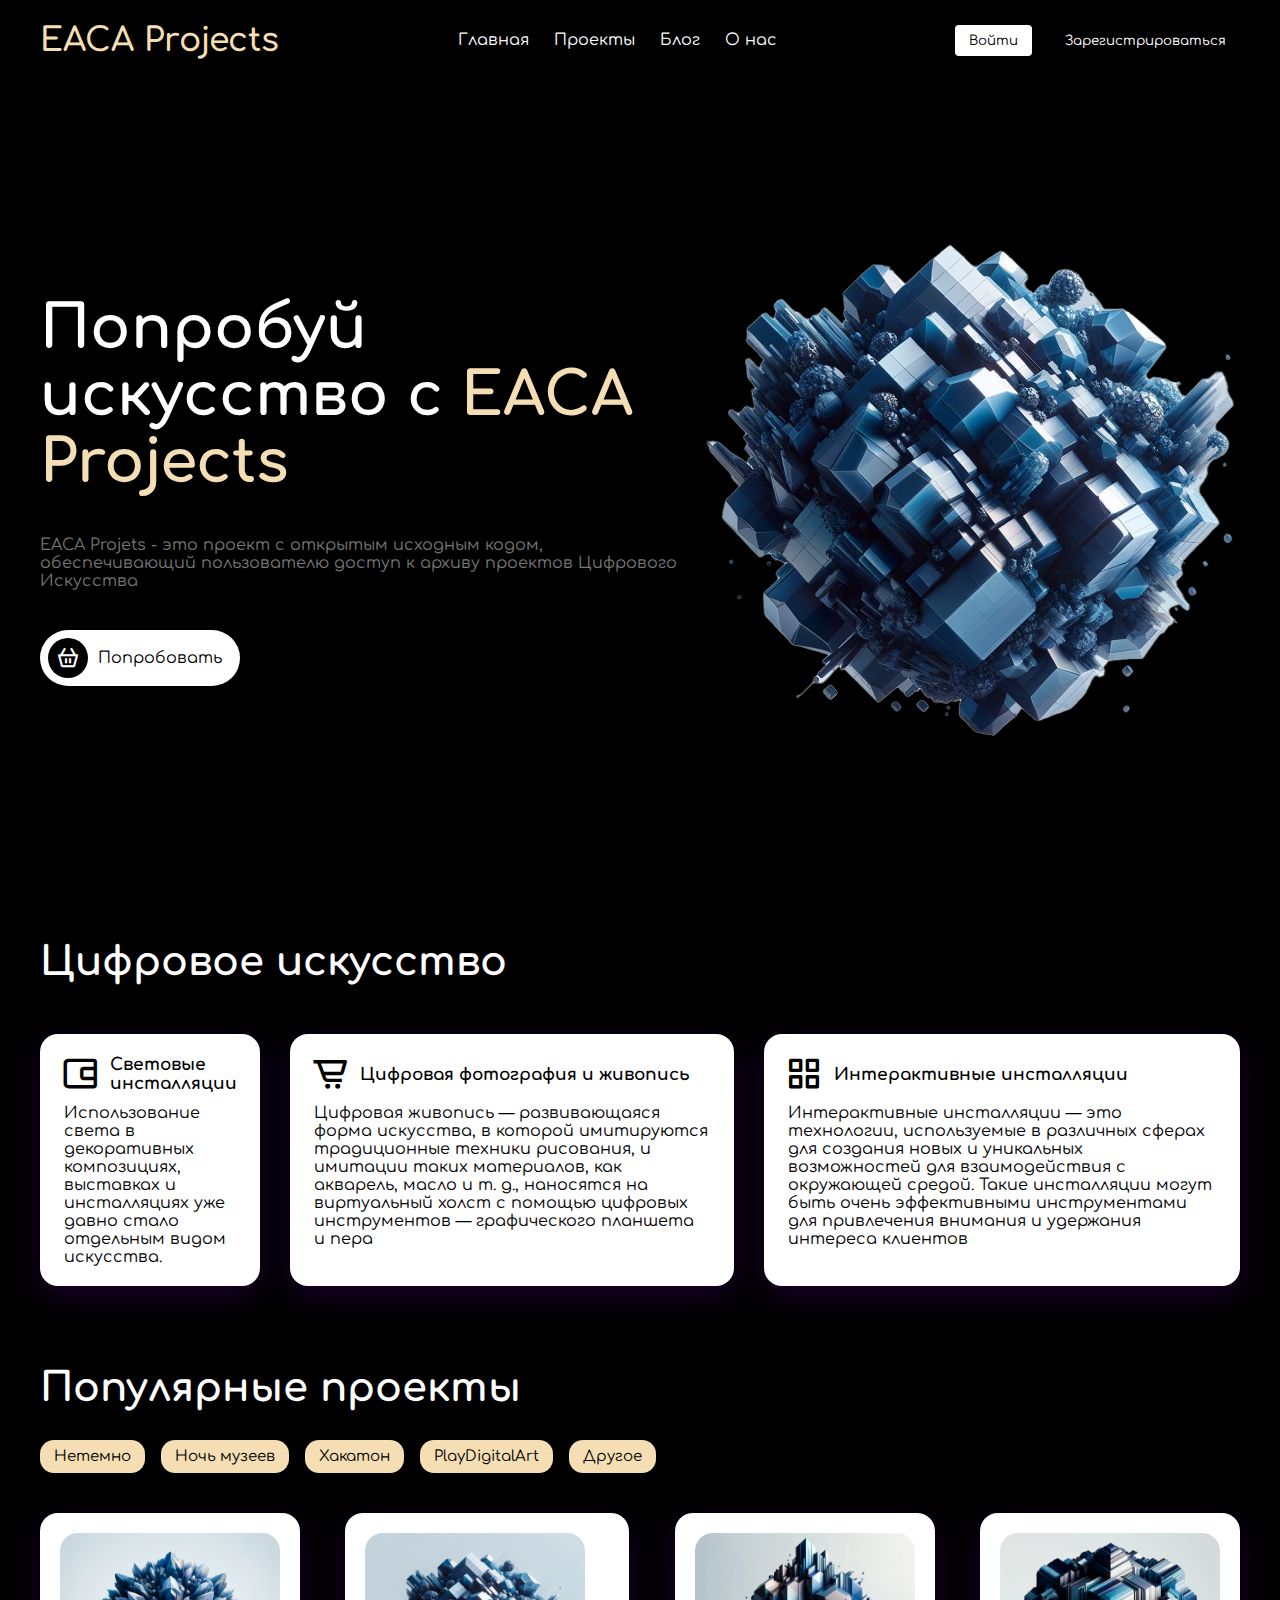
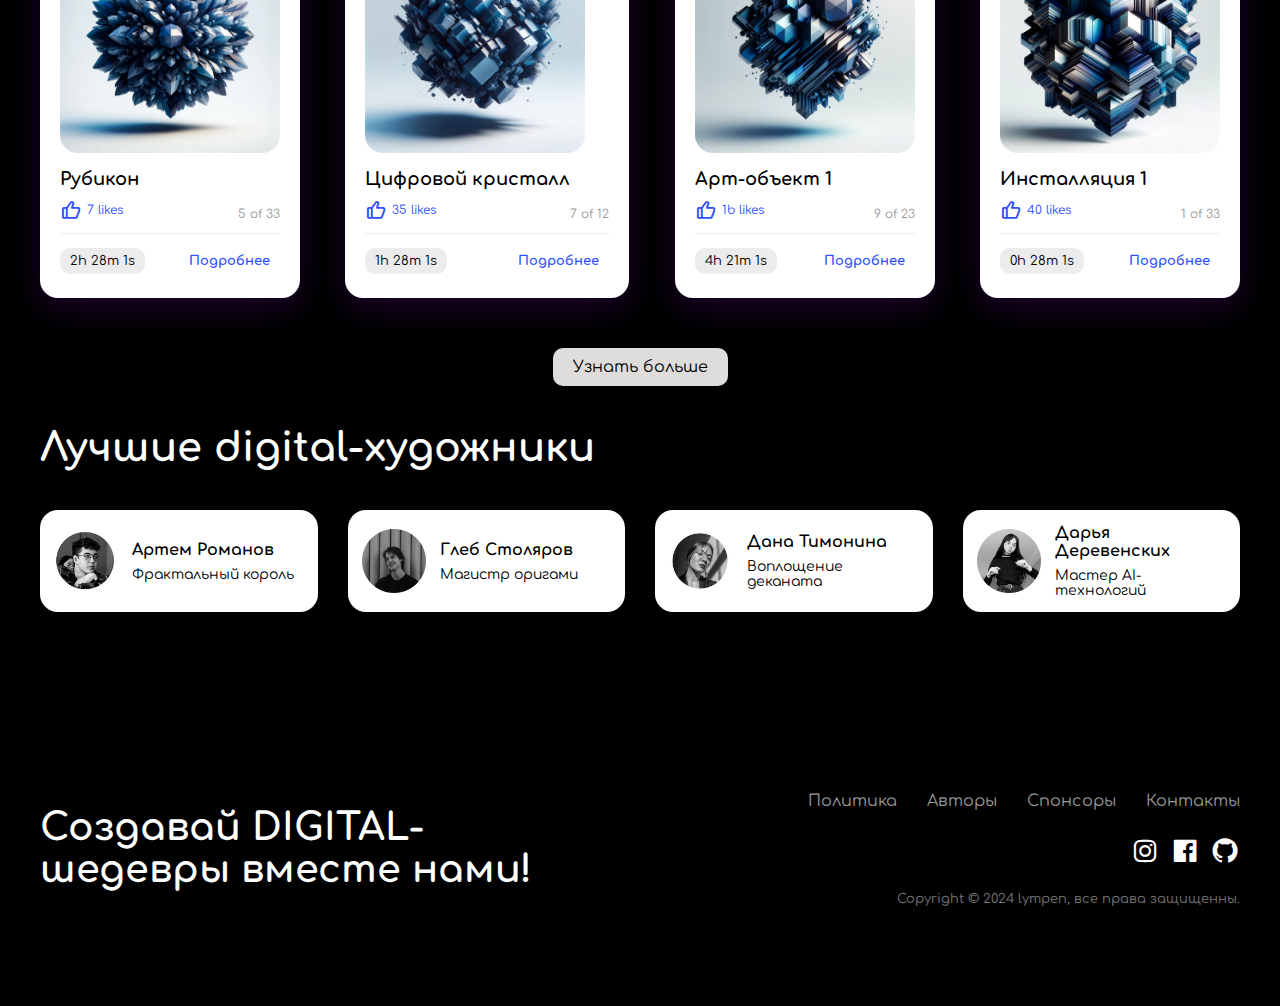
==== index.html @ a04ee637 "Add files via upload" ====
<!DOCTYPE html>
<html lang="en">

<head>
    <meta charset="UTF-8">
    <meta name="viewport" content="width=device-width, initial-scale=1.0">
    <link href='https://unpkg.com/boxicons@2.1.4/css/boxicons.min.css' rel='stylesheet'>
    <link rel="stylesheet" href="style.css">
    <title>EACA Projects</title>
</head>

<body>

    <nav>
        <a href="#" class="logo">EACA Projects</a>
        <div class="links">
            <a href="#">Главная</a>
            <a href="#">Проекты</a>
            <a href="#">Блог</a>
            <a href="#">О нас</a>
        </div>
        <div class="login">
            <button class="signup">Войти</button>
            <button>Зарегистрироваться</button>
        </div>
    </nav>

    <header>
        <div class="left">
            <h1>Попробуй искусство с <span>EACA Projects</span></h1>
            <p> EACA Projets - это проект с открытым исходным кодом, обеспечивающий пользователю доступ к архиву проектов Цифрового Искусства  
            </p>
            <a href="google.com">
                <i class='bx bx-basket'></i>
                <span>Попробовать</span>
            </a>
        </div>
        <img src="assets/header.png">
    </header>

    <h2 class="separator">
         Цифровое искусство
    </h2>

    <div class="sell-nft">
        <div class="item">
            <div class="header">
                <i class='bx bx-wallet-alt'></i>
                <h5>Световые инсталляции</h5>
            </div>
            <p>Использование света в декоративных композициях, выставках и инсталляциях уже давно стало отдельным видом искусства.</p>
        </div>
        <div class="item">
            <div class="header">
                <i class='bx bx-cart-alt'></i>
                <h5>Цифровая фотография и живопись</h5>
            </div>
            <p>Цифровая живопись — развивающаяся форма искусства, в которой имитируются традиционные техники рисования, и имитации таких материалов, как акварель, масло и т. д., наносятся на виртуальный холст с помощью цифровых инструментов — графического планшета и пера<div class=""></div></p>
        </div>
        <div class="item">
            <div class="header">
                <i class='bx bx-grid-alt'></i>
                <h5>Интерактивные инсталляции</h5>
            </div>
            <p>Интерактивные инсталляции — это технологии, используемые в различных сферах для создания новых и уникальных возможностей для взаимодействия с окружающей средой. Такие инсталляции могут быть очень эффективными инструментами для привлечения внимания и удержания интереса клиентов</p>
        </div>
    </div>

    <h2 class="separator">
        Популярные проекты
    </h2>

    <div class="nft-shop">
        <div class="category">
            <a href="#">Нетемно</a>
            <a href="#">Ночь музеев</a>
            <a href="#">Хакатон</a>
            <a href="#">PlayDigitalArt</a>
            <a href="#">Другое</a>
        </div>

        <div class="nft-list">
            <div class="item">
                <img src="assets/item-1.png">
                <div class="info">
                    <div>
                        <h5>Рубикон</h5>
                        <div class="btc">
                            <i class='bx bx-like'></i>
                            <p>7 likes</p>
                        </div>
                    </div>
                    <p>5 of 33</p>
                </div>
                <div class="bid">
                    <p>2h 28m 1s</p>
                    <a href="#">Подробнее</a>
                </div>
            </div>
            <div class="item">
                <img src="assets/item-2.png">
                <div class="info">
                    <div>
                        <h5>Цифровой кристалл</h5>
                        <div class="btc">
                            <i class='bx bx-like'></i>
                            <p>35 likes</p>
                        </div>
                    </div>
                    <p>7 of 12</p>
                </div>
                <div class="bid">
                    <p>1h 28m 1s</p>
                    <a href="#">Подробнее</a>
                </div>
            </div>
            <div class="item">
                <img src="assets/item-3.png">
                <div class="info">
                    <div>
                        <h5>Арт-объект 1</h5>
                        <div class="btc">
                            <i class='bx bx-like'></i>
                            <p>1b likes</p>
                        </div>
                    </div>
                    <p>9 of 23</p>
                </div>
                <div class="bid">
                    <p>4h 21m 1s</p>
                    <a href="#">Подробнее</a>
                </div>
            </div>
            <div class="item">
                <img src="assets/item-4.png">
                <div class="info">
                    <div>
                        <h5>Инсталляция 1</h5>
                        <div class="btc">
                            <i class='bx bx-like'></i>
                            <p>40 likes</p>
                        </div>
                    </div>
                    <p>1 of 33</p>
                </div>
                <div class="bid">
                    <p>0h 28m 1s</p>
                    <a href="#">Подробнее</a>
                </div>
            </div>
        </div>

    </div>

    <div class="view-more">
        <button>Узнать больше</button>
    </div>

    <h2 class="separator">
        Лучшие digital-художники
    </h2>

    <div class="sellers">
        <div class="item">
            <img src="assets/file1.jpg">
            <div class="info">
                <h4>Артем Романов</h4>
                <p>Фрактальный король</p>
            </div>
        </div>
        <div class="item">
            <img src="assets/file2.png">
            <div class="info">
                <h4>Глеб Столяров</h4>
                <p>Магистр оригами</p>
            </div>
        </div>
        <div class="item">
            <img src="assets/file3.jpg">
            <div class="info">
                <h4>Дана Тимонина</h4>
                <p>Воплощение деканата</p>
            </div>
        </div>
        <div class="item">
            <img src="assets/file4.png">
            <div class="info">
                <h4>Дарья Деревенских</h4>
                <p>Мастер AI-технологий</p>
            </div>
        </div>
    </div>

    <footer>
        <h3>Создавай DIGITAL-шедевры вместе нами!</h3>
        <div class="right">
            <div class="links">
                <a href="#">Политика</a>
                <a href="#">Авторы</a>
                <a href="#">Спонсоры</a>
                <a href="#">Контакты</a>
            </div>
            <div class="social">
                <i class='bx bxl-instagram'></i>
                <i class='bx bxl-facebook-square'></i>
                <i class='bx bxl-github'></i>
            </div>
            <p>Copyright © 2024 lympen, все права защищенны.</p>
        </div>
    </footer>

</body>

</html>
---- style.css ----
@import url('https://fonts.googleapis.com/css2?family=Ubuntu:wght@300;400;500;700&display=swap');
@import url('https://fonts.googleapis.com/css2?family=Comfortaa&family=Montserrat:wght@300;400&display=swap');

*{
    margin: 0;
    padding: 0;
    box-sizing: border-box;
    font-family: 'Comfortaa', sans-serif;
}

a{
    text-decoration: none;
    color: rgb(255, 255, 255);
}

img{
    object-fit: cover;
}

body{
    background-color: rgb(0, 0, 0);
}

nav{
    padding: 0 80px;
    display: flex;
    align-items: center;
    justify-content: space-between;
    height: 80px;
}

nav a.logo{
    font-size: 33px;
    color: wheat;
    font-weight: 600;
}


nav .links a:not(:last-child){
    margin-right: 20px;
}

nav .login button{
    padding: 8px 14px;
    border: none;
    cursor: pointer;
    background-color: transparent;
    color: rgb(255, 255, 255);
}

nav .login button.signup{
    background-color: rgb(255, 255, 255);
    color: #000000;
    border-radius: 4px;
    margin-right: 14px;
}

header{
    padding: 0 80px;
    height: calc(100vh - 80px);
    display: flex;
    align-items: center;
    justify-content: space-between;
}

header .left{
    width: 700px;
}

header .left h1{
    font-size: 80px;
    color: white;
}

header .left h1 span{
    color: wheat;
}

header .left p{
    margin: 40px 0;
    color: #777;
}

header .left a{
    display: flex;
    align-items: center;
    background: white;
    width: 200px;
    padding: 8px;
    border-radius: 60px;
}

header .left a i{
    background-color: #000000;
    font-size: 24px;
    border-radius: 50%;
    padding: 8px;
}

header .left a span{
    color: #000000;
    margin-left: 10px;
}

header img{
    width: 600px;
}

h2.separator{
    padding: 0 80px;
    font-size: 40px;
    margin-top: 40px;
    color: rgb(255, 255, 255);
}

.sell-nft{
    padding: 0 80px;
    margin: 50px 0 80px;
    display: flex;
    justify-content: space-between;
    gap: 30px;
}

.sell-nft .item,
.nft-shop .nft-list .item{
    padding: 20px;
    background: #fff;
    border-radius: 18px;
    box-shadow: 0 10px 30px rgba(83, 0, 134, 0.312);
    transition: all 0.3s ease;
}

.sell-nft .item:hover,
.nft-shop .nft-list .item:hover,
.sellers .item:hover{
    box-shadow: none;
}

.sell-nft .item .header{
    display: flex;
    align-items: center;
    gap: 10px;
}

.sell-nft .item .header i{
    font-size: 40px;
}

.sell-nft .item .header h5{
    font-size: 17px;
}

.sell-nft .item p{
    margin-top: 10px;
    padding: 0 4px;
}

.nft-shop{
    padding: 0 80px;
    margin-top: 30px;
}

.nft-shop .category{
    display: flex;
    gap: 1em;
}

.nft-shop .category a{
    color: #000;
    background-color: wheat;
    padding: 8px 14px;
    font-size: 15px;
    border-radius: 14px;
    transition: all 0.3s ease;
}

.nft-shop .category a:hover{
    color: wheat;
    background-color: #000;
    font-size: 18px;
}

.nft-shop .nft-list{
    padding: 40px 0;
    display: flex;
    justify-content: space-between;
    gap: 20px;
}

.nft-shop .nft-list .item img{
    width: 280px;
    height: 280px;
    border-radius: 18px;
}

.nft-shop .nft-list .item .info{
    display: flex;
    align-items: flex-end;
    justify-content: space-between;
    padding: 12px 0;
    border-bottom: 1px solid #edecec;
}

.nft-shop .nft-list .item .info h5{
    font-size: 18px;
}

.nft-shop .nft-list .item .info .btc{
    margin-top: 10px;
    display: flex;
    align-items: center;
    gap: 5px;
}

.nft-shop .nft-list .item .btc i{
    font-size: 22px;
    color: #304ffe;
}

.nft-shop .nft-list .item .btc p{
    font-size: 12px;
    color: #304ffe;
}

.nft-shop .nft-list .item .info > p{
    font-size: 12px;
    color: #989898;
}

.nft-shop .nft-list .item .bid{
    padding: 14px 0 4px;
    display: flex;
    align-items: center;
    justify-content: space-between;
}

.nft-shop .nft-list .item .bid p,
.nft-shop .nft-list .item .bid a{
    background-color: #edecec;
    padding: 6px 10px;
    font-size: 13px;
    border-radius: 10px;
}

.nft-shop .nft-list .item .bid a{
    color: #304ffe;
    background: transparent;
    font-weight: bold;
    transition: all 0.3s ease;
}

.nft-shop .nft-list .item .bid a:hover{
    color: #fff;
    background-color: #000;
}

.view-more{
    margin: 10px 0 40px;
    display: flex;
    justify-content: center;
}

.view-more button{
    padding: 10px 20px;
    font-size: 16px;
    border: none;
    background: #dfdcdc;
    border-radius: 10px;
    cursor: pointer;
    transition: all 0.3s ease;
}

.view-more button:hover{
    color: #000000;
    background: wheat;
    font-size: 18px;
}

.sellers{
    padding: 0 80px;
    margin: 40px 0 80px;
    display: flex;
    gap: 30px;
}

.sellers .item{
    background: #fff;
    display: flex;
    align-items: center;
    width: 25%;
    gap: 14px;
    padding: 14px;
    border-radius: 18px;
    cursor: pointer;
    box-shadow: 0 10px 30px rgba(0, 0, 0, 0.1);
    transition: all 0.3s ease;
}

.sellers .item img{
    width: 64px;
}

.sellers .item .info p{
    font-size: 14px;
    margin-top: 8px;
}

footer{
    background-color: #000;
    color: #fff;
    padding: 100px 80px;
    display: flex;
    align-items: center;
    justify-content: space-between;
}

footer h3{
    font-size: 48px;
}

footer .right{
    width: 80%;
    display: flex;
    flex-direction: column;
    align-items: flex-end;
    gap: 26px;
}

footer .right .links{
    display: flex;
    gap: 30px;
}

footer .right .links a{
    color: #989898;
    transition: color 0.3s ease;
}

footer .right .links a:hover{
    color: #fff;
}

footer .right .social{
    display: flex;
    align-items: center;
    gap: 10px;
}

footer .right .social i{
    font-size: 30px;
    cursor: pointer;
    transition: color 0.3s ease;
}

footer .right .social i:hover{
    color: #304ffe;
}

footer .right p{
    font-size: 13px;
    color: #777;
}

@media screen and (max-width: 1400px) {
    
    nav,
    header,
    h2.separator,
    .sell-nft,
    .nft-shop,
    .sellers{
        padding: 0 40px;
    }

    header .left h1{
        font-size: 60px;
    }

    header img{
        width: 540px;
    }

    .nft-shop .nft-list .item img{
        width: 220px;
        height: 220px;
    }

    footer{
        padding: 100px 40px;
    }

    footer h3{
        font-size: 38px;
    }

}

@media screen and (max-width: 1200px) {
    
    header .left h1{
        font-size: 48px;
    }

    header img{
        width: 480px;
    }

    h2.separator{
        font-size: 34px;
    }

    .sell-nft .item .header i{
        font-size: 36px;
    }

    .sell-nft .item .header h5{
        font-size: 15px;
    }

    .sell-nft .item p{
        font-size: 13px;
    }

    .nft-shop .nft-list{
        flex-wrap: wrap;
        row-gap: 30px;
    }

    .nft-shop .nft-list .item{
        width: 48%;
    }

    .nft-shop .nft-list .item img{
        width: 100%;
        height: auto;
    }

    .sellers{
        flex-wrap: wrap;
    }

    .sellers .item{
        width: 48%;
    }

    footer .links a{
        font-size: 15px;
    }

}

@media screen and (max-width: 992px) {
    
    nav a.logo{
        font-size: 28px;
    }

    nav .links a{
        font-size: 14px;
    }

    header{
        flex-direction: column-reverse;
        height: auto;
        margin-bottom: 60px;
    }

    header .left{
        width: 100%;
    }

    header img{
        width: 100%;
    }

    .sell-nft{
        flex-wrap: wrap;
        gap: 20px;
    }

    .sell-nft .item{
        width: 48%;
    }

    .sellers{
        gap: 20px;
    }

    footer{
        flex-direction: column;
        padding: 60px 40px;
    }

    footer h3{
        margin-bottom: 40px;
        font-size: 32px;
    }

    footer .right{
        width: 100%;
        align-items: center;
    }

}

@media screen and (max-width: 768px) {
    
    nav,
    header,
    h2.separator,
    .sell-nft,
    .nft-shop,
    .sellers{
        padding: 0 20px;
    }

    nav a.logo{
        display: none;
    }

    nav .links a{
        font-size: 12px;
    }

    nav .login button{
        font-size: 12px;
        padding: 6px 10px;
    }

    header .left h1{
        font-size: 36px;
    }

    header .left p{
        font-size: 14px;
    }

    header .left a{
        padding: 6px;
        width: 160px;
        font-size: 14px;
    }

    header .left a i{
        padding: 6px;
    }

    h2.separator{
        font-size: 30px;
    }

    footer{
        padding: 40px 20px;
    }

}

@media screen and (max-width: 576px) {
    
    header .left h1{
        font-size: 30px;
    }

    .sell-nft .item{
        width: 100%;
    }

    .nft-shop .nft-list .item,
    .sellers .item{
        width: 47%;
    }

    .nft-shop .category a{
        font-size: 13px;
    }

}
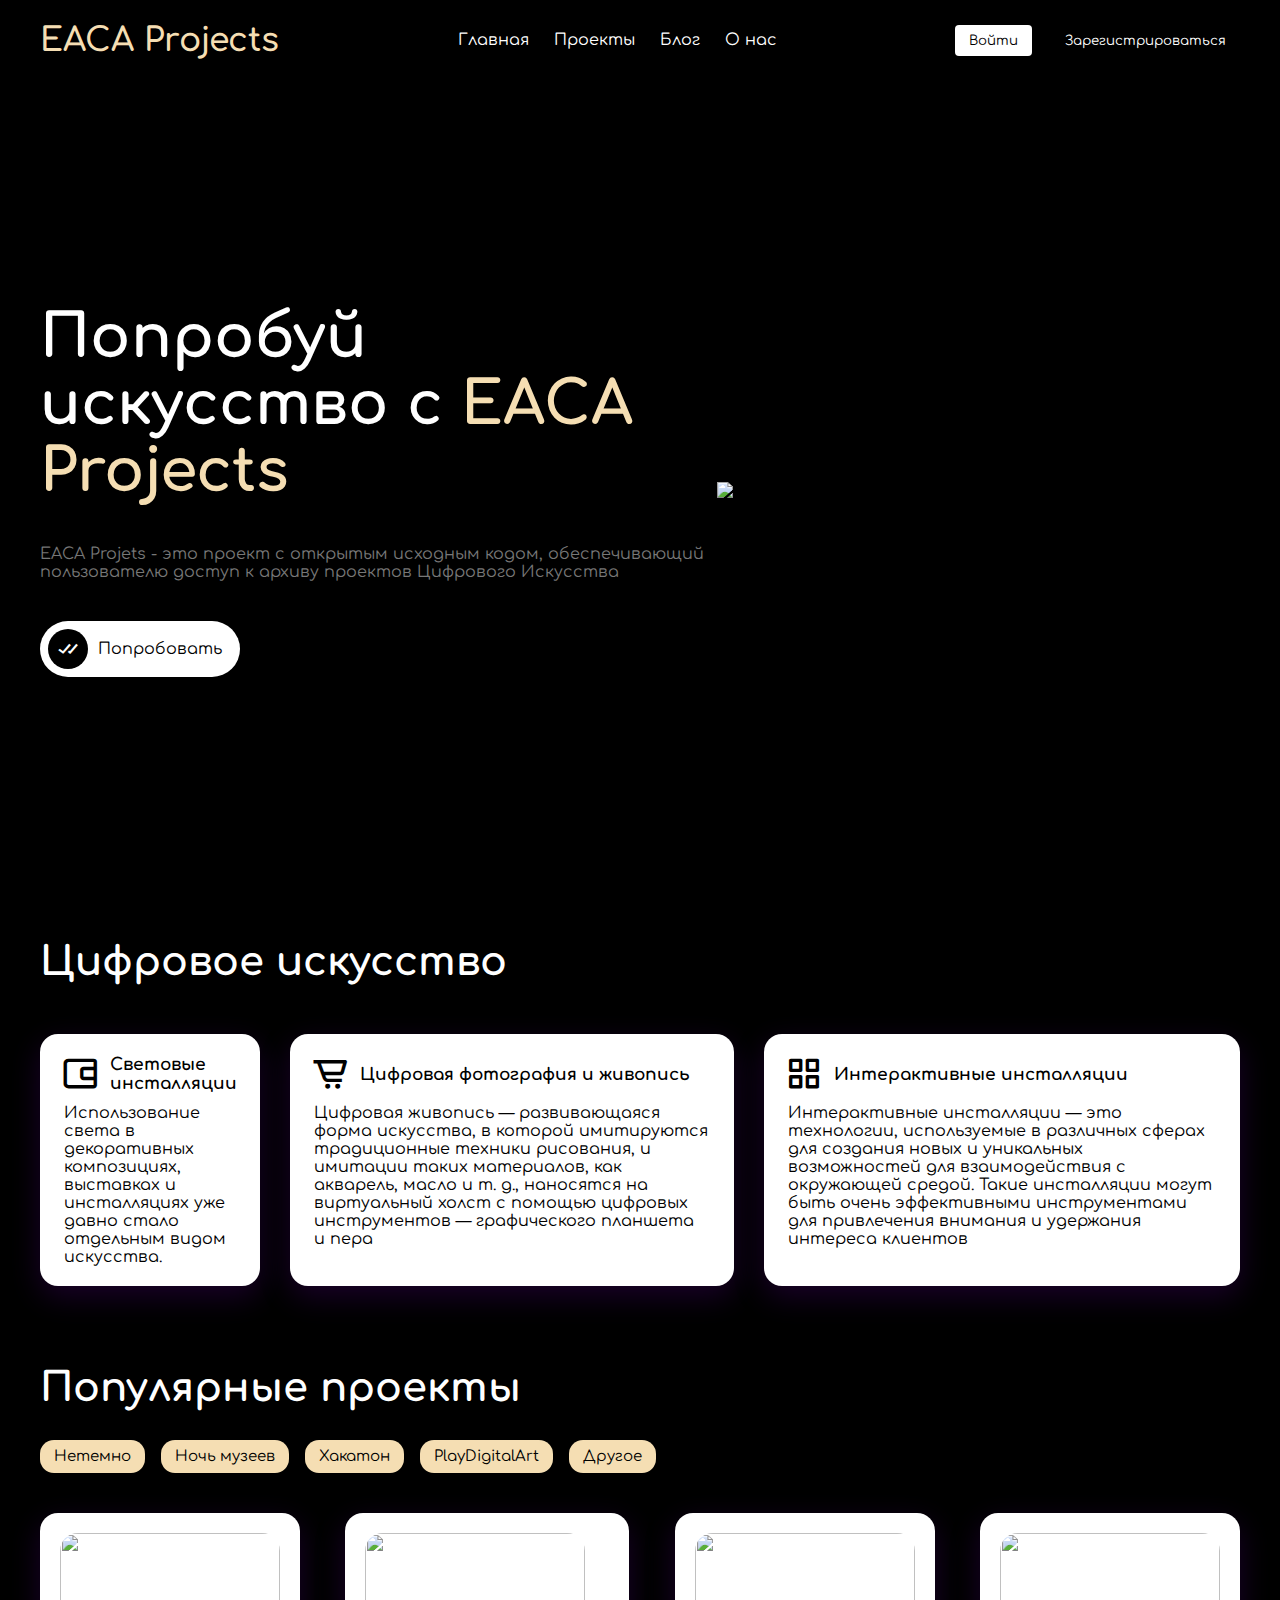
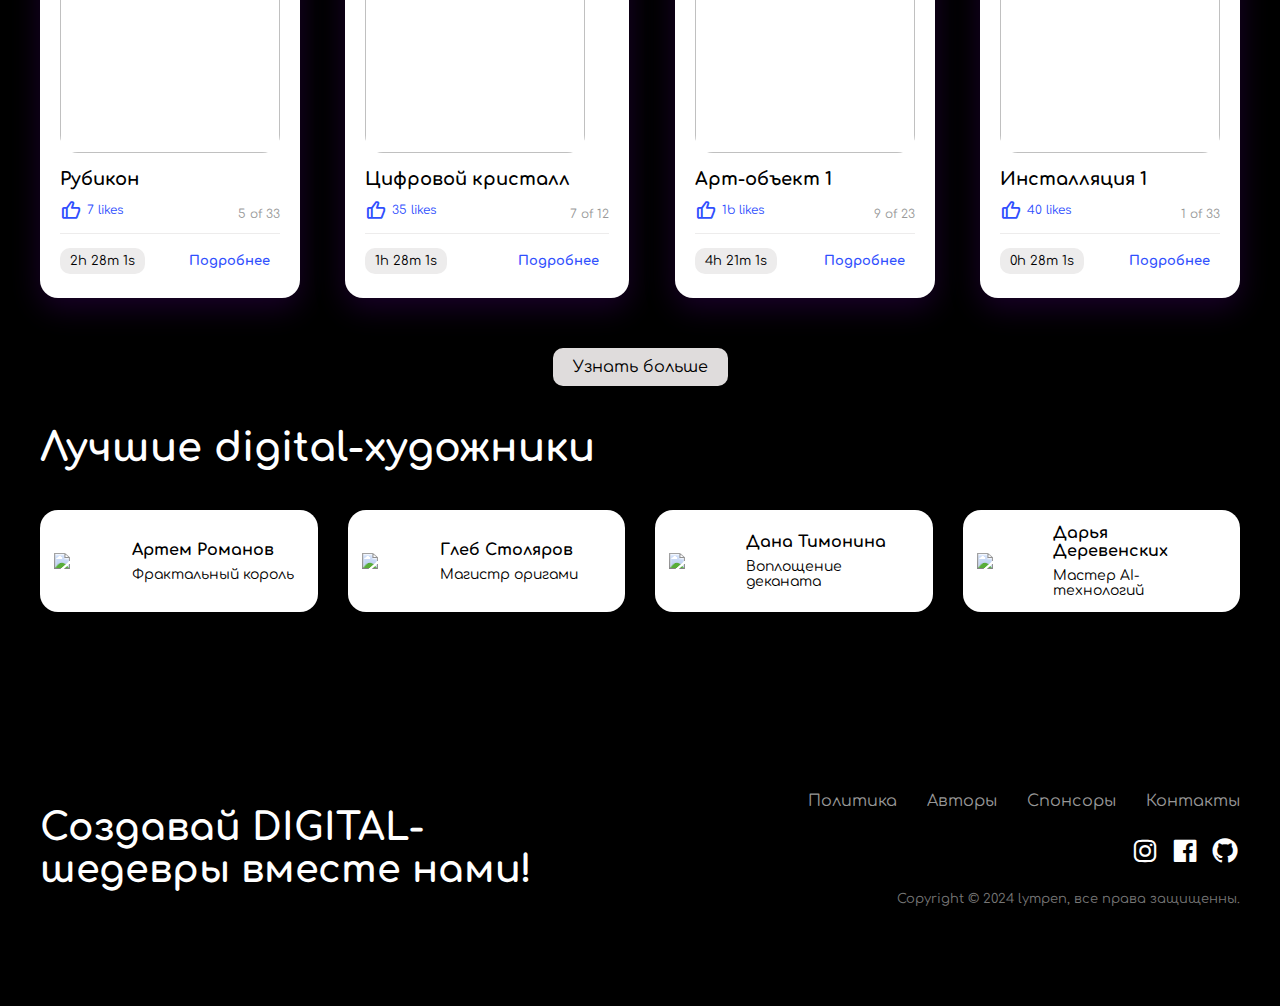
==== commit 7f5f677a: "Add files via upload" ====
--- a/index.html
+++ b/index.html
@@ -20,8 +20,10 @@
             <a href="#">О нас</a>
         </div>
         <div class="login">
-            <button class="signup">Войти</button>
-            <button>Зарегистрироваться</button>
+            <a href="signin.html">
+                <button class="signup">Войти</button>
+                <button>Зарегистрироваться</button>
+            </a>
         </div>
     </nav>
 
@@ -30,8 +32,8 @@
             <h1>Попробуй искусство с <span>EACA Projects</span></h1>
             <p> EACA Projets - это проект с открытым исходным кодом, обеспечивающий пользователю доступ к архиву проектов Цифрового Искусства  
             </p>
-            <a href="google.com">
-                <i class='bx bx-basket'></i>
+            <a href="signin.html">
+                <i class='bx bx-check-double'></i>
                 <span>Попробовать</span>
             </a>
         </div>
--- a/style.css
+++ b/style.css
@@ -557,6 +557,10 @@
 
 @media screen and (max-width: 576px) {
     
+    header .left a{
+        width: 180px;
+    }
+
     header .left h1{
         font-size: 30px;
     }
@@ -574,4 +578,57 @@
         font-size: 13px;
     }
 
+}
+
+@media screen and (max-width: 576px) {
+    
+    header .left a{
+        width: 180px;
+    }
+
+    header .left h1{
+        font-size: 20px;
+    }
+
+    nav {
+        display: flex;
+        flex-wrap: nowrap;
+    }
+
+    nav .links {
+        display: flex;
+        flex-wrap: wrap;
+        margin: auto;
+        position: relative;
+        text-align: center;
+    }
+
+    nav .login a {
+        display: none;
+    }
+
+    .sell-nft .item{
+        width: 100%;
+    }
+
+    .nft-shop .category{
+        display: flex;
+        flex-wrap: wrap;
+        gap: 1em;
+    }
+
+    .nft-shop .nft-list .item,
+    .sellers .item{
+        flex-wrap: wrap;
+        font-size: 17px;
+        width: 47%;
+    }
+    .sellers {
+        padding: 0 5px;
+    }
+
+    .nft-shop .category a{
+        font-size: 13px;
+    }
+
 }